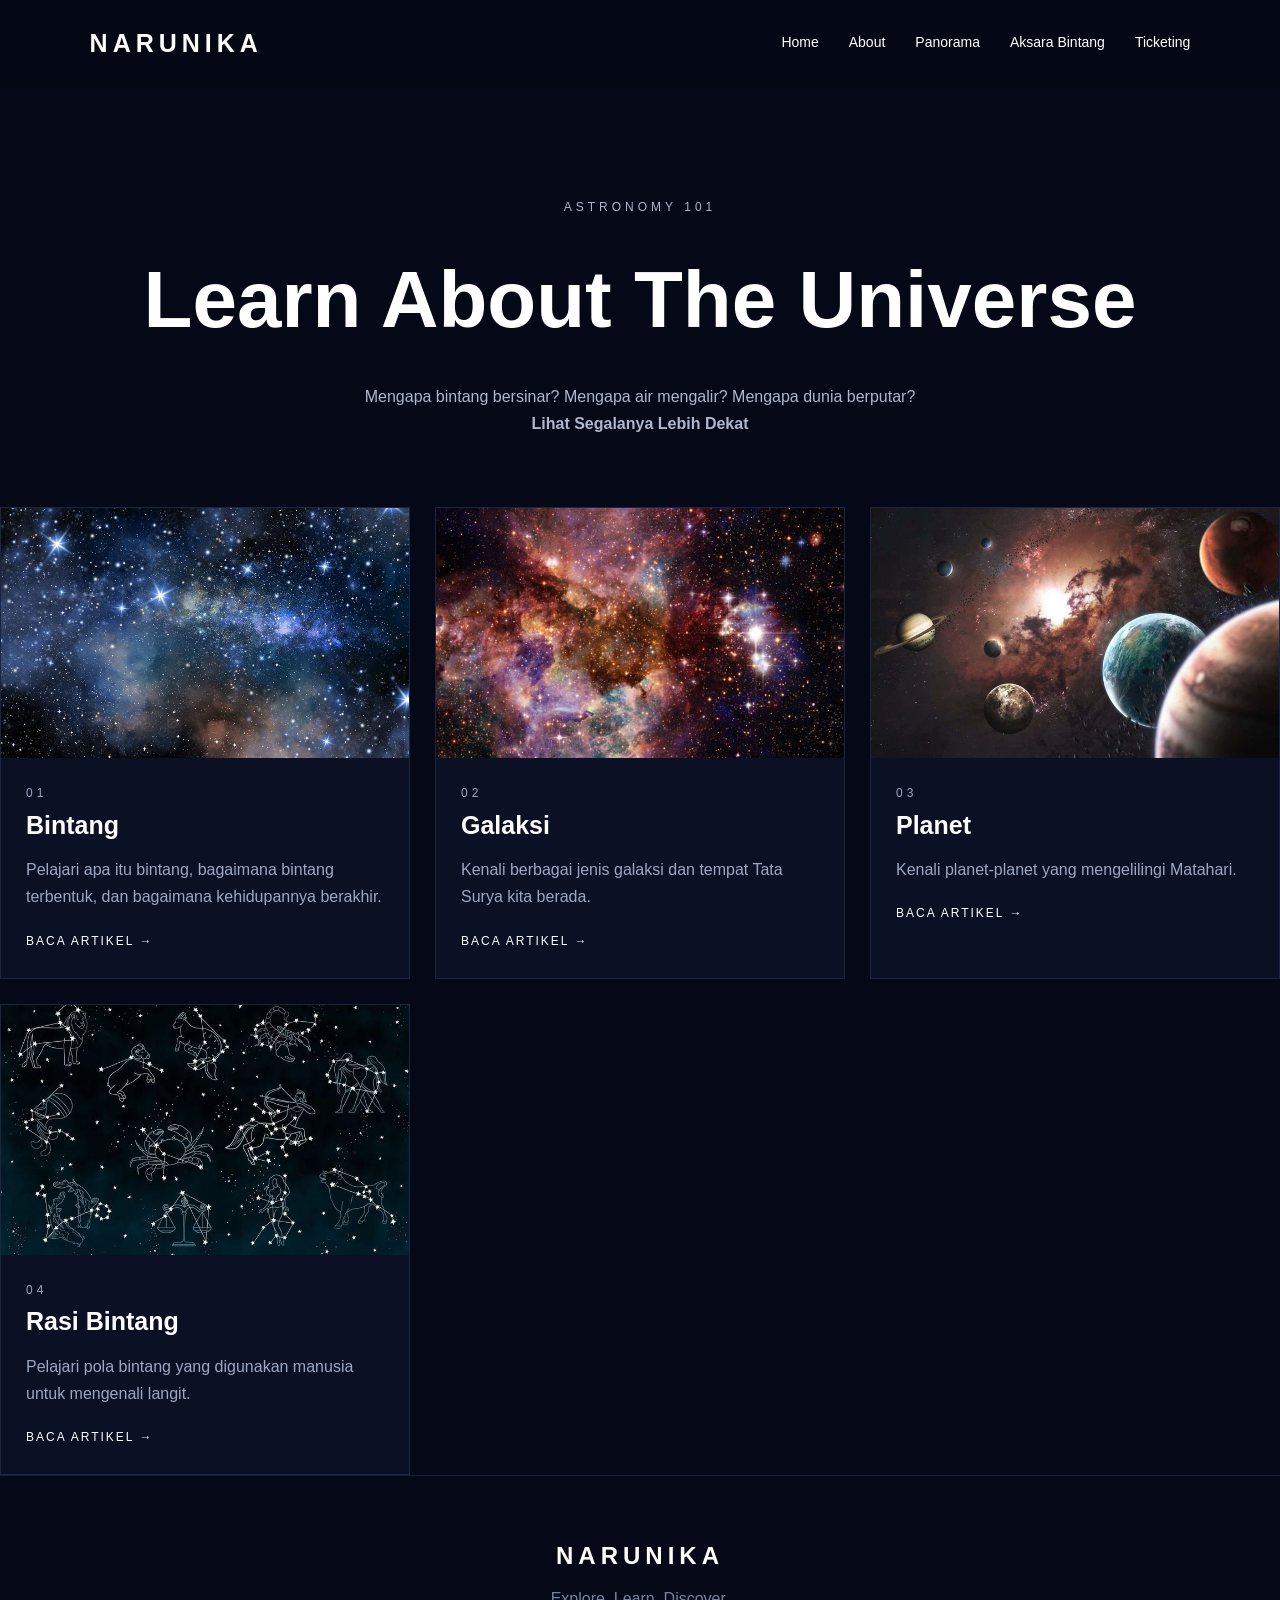
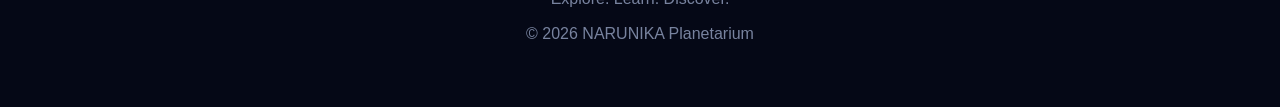
==== belajar.html @ da0d1deb "create NARUNIKA website" ====
<!DOCTYPE html>
<html lang="en">

<head>

    <meta charset="UTF-8">

    <meta name="viewport"
          content="width=device-width, initial-scale=1.0">

    <title>NARUNIKA | Aksara Bintang</title>

    <link rel="stylesheet"
          href="css/style.css">

</head>


<body>

<nav>

    <div class="logo">
        NARUNIKA
    </div>

    <div class="nav-links">

        <a href="home.html">Home</a>
        <a href="about.html">About</a>
        <a href="galeri.html">Panorama</a>
        <a href="belajar.html">Aksara Bintang</a>
        <a href="ticketing.html">Ticketing</a>

    </div>

</nav>


<section class="page-header">

    <p class="small-title">
        ASTRONOMY 101
    </p>

    <h1>
        Learn About The Universe
    </h1>

    <p>
        Mengapa bintang bersinar?
        Mengapa air mengalir?
        Mengapa dunia berputar? <br>
        <b>Lihat Segalanya Lebih Dekat</b>
    </p>

</section>


<section class="cards learning-cards">


    <!-- BINTANG -->

    <a href="bintang.html"
       class="card">

        <img src="images/bintang.jpg"
             alt="Bintang">

        <div class="card-content">

            <p class="small-title">
                01
            </p>

            <h3>
                Bintang
            </h3>

            <p>
                Pelajari apa itu bintang,
                bagaimana bintang terbentuk,
                dan bagaimana kehidupannya berakhir.
            </p>

            <span class="read-more">
                BACA ARTIKEL →
            </span>

        </div>

    </a>


    <!-- GALAKSI -->

    <a href="galaksi.html"
       class="card">

        <img src="images/galaksi.jpg"
             alt="Galaksi">

        <div class="card-content">

            <p class="small-title">
                02
            </p>

            <h3>
                Galaksi
            </h3>

            <p>
                Kenali berbagai jenis galaksi
                dan tempat Tata Surya kita berada.
            </p>

            <span class="read-more">
                BACA ARTIKEL →
            </span>

        </div>

    </a>


    <!-- PLANET -->

    <a href="planet.html"
       class="card">

        <img src="images/planet.jpg"
             alt="Planet">

        <div class="card-content">

            <p class="small-title">
                03
            </p>

            <h3>
                Planet
            </h3>

            <p>
                Kenali planet-planet yang
                mengelilingi Matahari.
            </p>

            <span class="read-more">
                BACA ARTIKEL →
            </span>

        </div>

    </a>


    <!-- RASI -->

    <a href="rasi.html"
       class="card">

        <img src="images/rasi.jpg"
             alt="Rasi Bintang">

        <div class="card-content">

            <p class="small-title">
                04
            </p>

            <h3>
                Rasi Bintang
            </h3>

            <p>
                Pelajari pola bintang yang
                digunakan manusia untuk mengenali langit.
            </p>

            <span class="read-more">
                BACA ARTIKEL →
            </span>

        </div>

    </a>


</section>


<footer>

    <h2>
        NARUNIKA
    </h2>

    <p>
        Explore. Learn. Discover.
    </p>

    <p>
        © 2026 NARUNIKA Planetarium
    </p>

</footer>

</body>

</html>
---- css/style.css ----
* {
    margin: 0;
    padding: 0;
    box-sizing: border-box;
}


body {
    font-family: Arial, sans-serif;
    background: #050816;
    color: white;
    line-height: 1.7;
}


/* =========================
   NAVBAR
========================= */

nav {
    width: 100%;
    padding: 22px 7%;
    display: flex;
    justify-content: space-between;
    align-items: center;
    background: rgba(5, 8, 22, 0.9);
}


.logo {
    font-size: 25px;
    font-weight: bold;
    letter-spacing: 5px;
}


.nav-links {
    display: flex;
    gap: 30px;
}


.nav-links a {
    color: white;
    text-decoration: none;
    font-size: 14px;
    transition: 0.3s;
}


.nav-links a:hover {
    opacity: 0.6;
}


/* =========================
   OPENING
========================= */

.opening {
    min-height: 100vh;

    display: flex;

    justify-content: center;

    align-items: center;

    text-align: center;

    background:
        radial-gradient(
            circle at center,
            #172554 0%,
            #050816 60%
        );

    overflow: hidden;
}


.opening-content {
    animation: fadeIn 2s ease;
}


.opening h1 {
    font-size: clamp(70px, 12vw, 160px);

    letter-spacing: 20px;

    margin: 10px 0;
}


.opening p {
    color: #b8c1d9;
}


.small-title {
    font-size: 12px;

    letter-spacing: 4px;

    text-transform: uppercase;

    color: #9aa8c7;
}


/* =========================
   ENTER BUTTON
========================= */

.enter-btn {
    margin-top: 40px;

    padding: 15px 40px;

    background: transparent;

    color: white;

    border: 1px solid white;

    cursor: pointer;

    letter-spacing: 3px;

    transition: 0.3s;
}


.enter-btn:hover {
    transform: scale(1.08);

    box-shadow:
        0 0 25px
        rgba(255,255,255,0.5);
}


/* =========================
   HERO
========================= */

.hero {
    min-height: 90vh;

    display: flex;

    align-items: center;

    padding: 80px 8%;

    background:
        linear-gradient(
            90deg,
            rgba(5,8,22,0.95),
            rgba(5,8,22,0.25)
        ),
        url("../images/hero.jpg");

    background-size: cover;

    background-position: center;
}

.page-header.about-hero {
    position: relative;
    background-image: url("../images/hero.jpg");
    background-size: cover;
    background-position: center;
}

.page-header.about-hero::before {
    content: "";
    position: absolute;
    inset: 0;
    background: rgba(5, 8, 22, 0.55);
}

.page-header.about-hero > * {
    position: relative;
    z-index: 1;
}

.page-header.ticketing-hero {
    position: relative;
    background-image: url("../images/nebula.jpg");
    background-size: cover;
    background-position: center;
}

.page-header.ticketing-hero::before {
    content: "";
    position: absolute;
    inset: 0;
    background: rgba(5, 8, 22, 0.55);
}

.page-header.ticketing-hero > * {
    position: relative;
    z-index: 1;
}

.hero-content {
    max-width: 650px;
}


.hero h1 {
    font-size: clamp(50px, 8vw, 100px);

    line-height: 1.05;

    margin: 20px 0;
}


.hero p {
    max-width: 550px;

    color: #c5cbe0;
}


/* =========================
   BUTTON
========================= */

.hero-buttons {
    display: flex;

    gap: 15px;

    margin-top: 30px;

    flex-wrap: wrap;
}


.button {
    display: inline-block;

    padding: 13px 25px;

    background: white;

    color: #050816;

    text-decoration: none;

    border: 1px solid white;

    transition: 0.3s;

    cursor: pointer;
}


.button:hover {
    transform: translateY(-3px);
}


.button.outline {
    background: transparent;

    color: white;
}


/* =========================
   SECTION
========================= */

.section {
    padding: 100px 8%;
}


.section h2 {
    font-size: 45px;

    margin: 10px 0;
}


.section-intro {
    color: #9da7c2;

    max-width: 600px;

    margin-bottom: 50px;
}


/* =========================
   CARDS
========================= */

.cards {
    display: grid;

    grid-template-columns:
        repeat(3, 1fr);

    gap: 25px;
}


.card {
    display: block;

    color: white;

    text-decoration: none;

    background: #0b1024;

    border: 1px solid #1b2542;

    overflow: hidden;

    transition: 0.4s;
}


.card:hover {
    transform: translateY(-8px);

    border-color: #6376a8;
}


.card img {
    width: 100%;

    height: 250px;

    object-fit: cover;

    display: block;
}


.card-content {
    padding: 25px;
}


.card-content h3 {
    font-size: 25px;

    margin-bottom: 10px;
}


.card-content p {
    color: #9da7c2;
}


.read-more {
    display: inline-block;

    margin-top: 20px;

    color: white;

    font-size: 12px;

    letter-spacing: 2px;
}


/* =========================
   CTA
========================= */

.cta {
    padding: 120px 8%;

    background:
        linear-gradient(
            rgba(10,15,40,0.8),
            rgba(10,15,40,0.8)
        ),
        url("../images/nebula.jpg");

    background-size: cover;

    background-position: center;
}


.cta h2 {
    font-size: 50px;

    max-width: 700px;

    margin: 15px 0;
}


.cta p {
    color: #c1c8dc;

    max-width: 550px;

    margin-bottom: 30px;
}


/* =========================
   PAGE HEADER
========================= */

.page-header {
    text-align: center;

    padding: 110px 8% 70px;
}


.page-header h1 {
    font-size: clamp(45px, 7vw, 80px);

    margin: 15px 0;
}


.page-header p {
    color: #aeb7ce;

    max-width: 650px;

    margin: auto;
}


/* =========================
   GALLERY
========================= */

.gallery {
    padding: 40px 8% 100px;

    display: grid;

    grid-template-columns:
        repeat(3, 1fr);

    gap: 20px;
}


.gallery-item {
    overflow: hidden;

    background: #0b1024;
}


.gallery-item img {
    width: 100%;

    height: 300px;

    object-fit: cover;

    display: block;

    transition: 0.5s;
}


.gallery-item:hover img {
    transform: scale(1.05);
}


.gallery-item h3 {
    padding: 15px 20px;
}


/* =========================
   ARTICLE
========================= */

.article {
    max-width: 900px;

    margin: auto;

    padding: 100px 30px;
}


.article h1 {
    font-size: 70px;

    margin: 10px 0 40px;
}


.article h2 {
    font-size: 30px;

    margin-top: 50px;

    margin-bottom: 15px;
}


.article p {
    color: #b8c1d9;
}


.article-image {
    width: 100%;

    max-height: 550px;

    object-fit: cover;
}


/* =========================
   FACT BOX
========================= */

.fact-box {
    margin-top: 50px;

    padding: 30px;

    border-left: 3px solid white;

    background: #0b1024;
}


.fact-box h3 {
    margin-bottom: 10px;
}


/* =========================
   BACK BUTTON
========================= */

.back-button {
    display: inline-block;

    margin-top: 50px;

    color: white;

    text-decoration: none;

    border-bottom: 1px solid white;

    padding-bottom: 5px;
}


/* =========================
   TICKETING
========================= */

.ticket-section {
    max-width: 1100px;

    margin: auto;

    padding: 50px 30px 100px;

    display: grid;

    grid-template-columns:
        1fr 1fr;

    gap: 70px;
}


.ticket-info h2,
.ticket-form h2 {
    font-size: 40px;

    margin-bottom: 20px;
}


.ticket-info h3 {
    margin-top: 40px;

    margin-bottom: 15px;
}


.ticket-info p {
    color: #aeb7ce;
}


.ticket-form {
    padding: 35px;

    background: #0b1024;

    border: 1px solid #1b2542;
}


.ticket-form label {
    display: block;

    margin-top: 20px;

    margin-bottom: 7px;
}


.ticket-form input,
.ticket-form select {
    width: 100%;

    padding: 13px;

    background: #050816;

    border: 1px solid #303b5c;

    color: white;
}


.ticket-form button {
    margin-top: 30px;
}


/* =========================
   FOOTER
========================= */

footer {
    padding: 60px 8%;

    text-align: center;

    border-top: 1px solid #18213b;
}


footer h2 {
    letter-spacing: 5px;
}


footer p {
    color: #78839f;

    margin-top: 8px;
}


/* =========================
   ANIMATION
========================= */

@keyframes fadeIn {

    from {
        opacity: 0;

        transform: translateY(20px);
    }

    to {
        opacity: 1;

        transform: translateY(0);
    }

}


/* =========================
   MOBILE
========================= */

@media (max-width: 800px) {

    nav {
        flex-direction: column;

        gap: 15px;
    }


    .nav-links {
        gap: 15px;
    }


    .cards {
        grid-template-columns: 1fr;
    }


    .gallery {
        grid-template-columns: 1fr;
    }


    .ticket-section {
        grid-template-columns: 1fr;
    }


    .hero h1 {
        font-size: 55px;
    }


    .article h1 {
        font-size: 50px;
    }

}
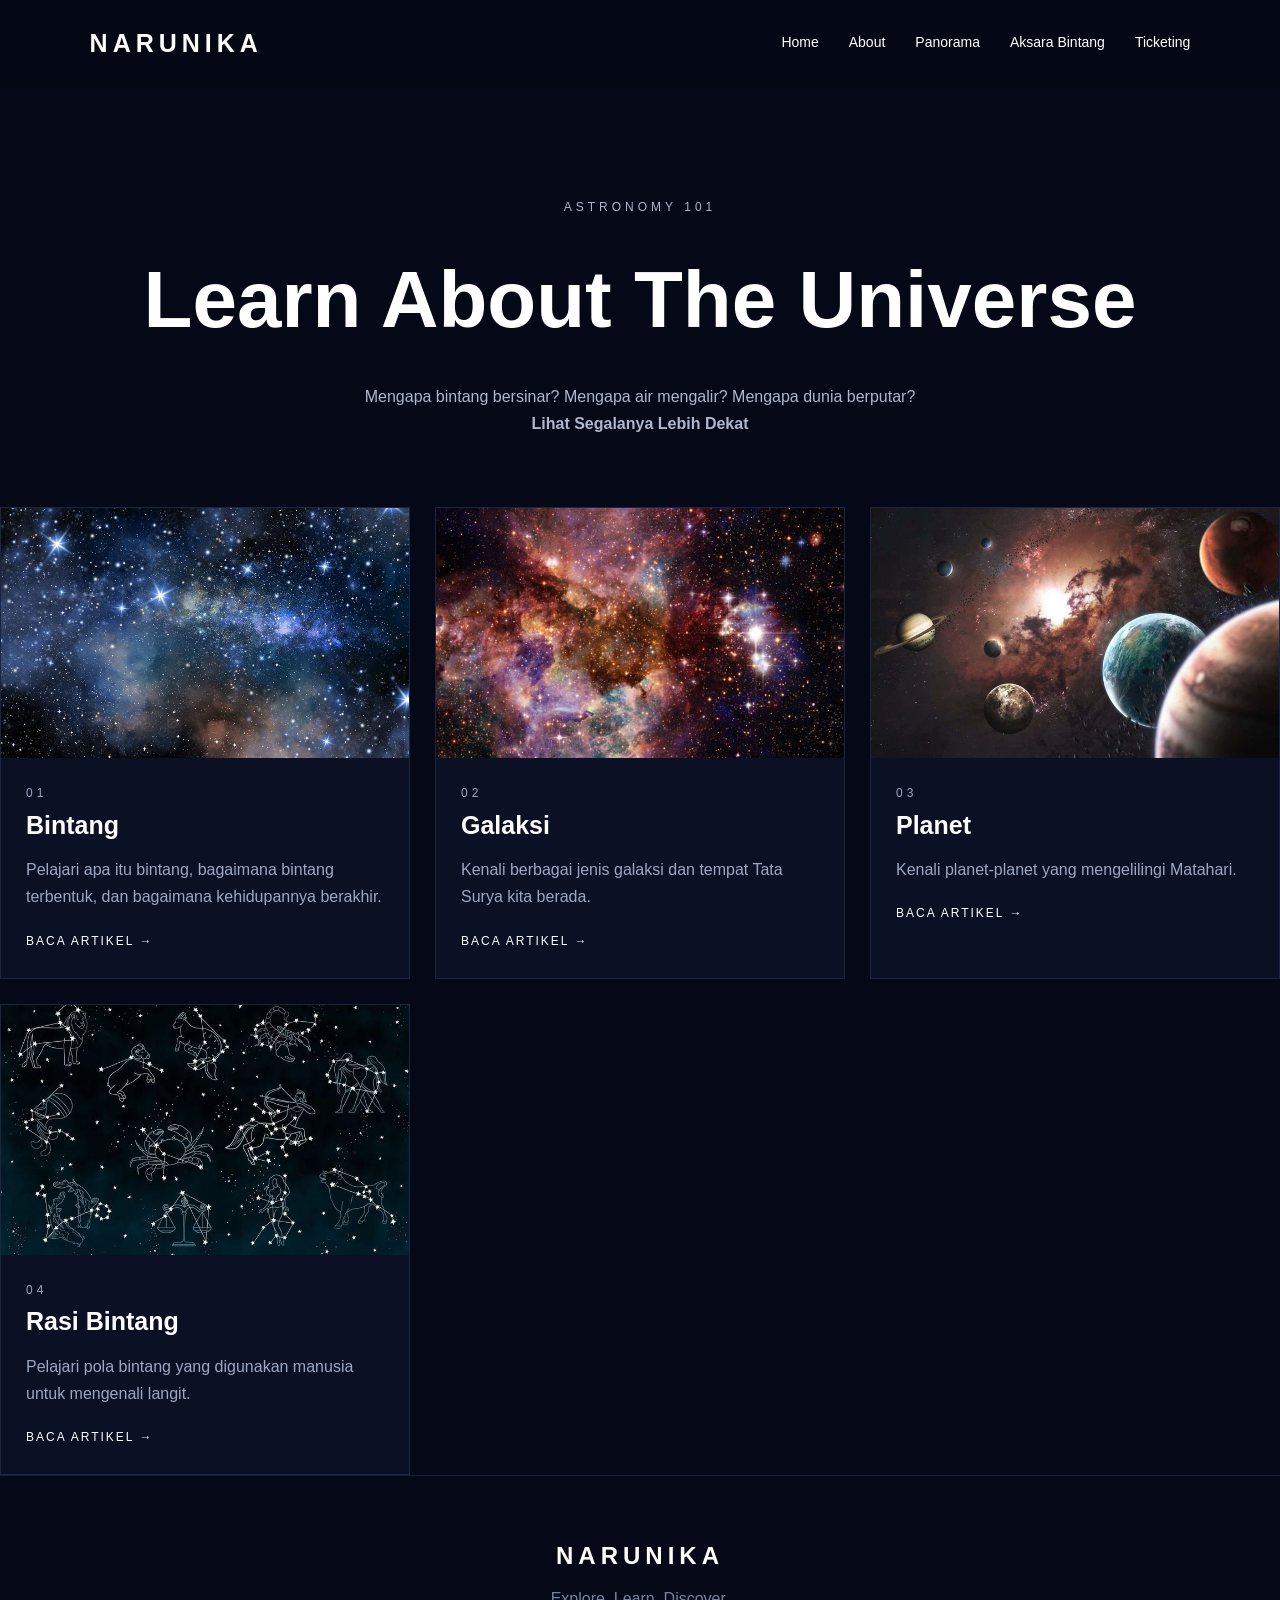
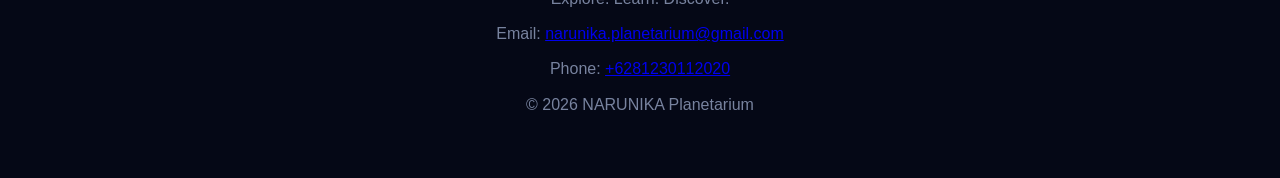
==== commit 614ab64a: "Add contact information" ====
--- a/belajar.html
+++ b/belajar.html
@@ -193,19 +193,11 @@
 
 
 <footer>
-
-    <h2>
-        NARUNIKA
-    </h2>
-
-    <p>
-        Explore. Learn. Discover.
-    </p>
-
-    <p>
-        © 2026 NARUNIKA Planetarium
-    </p>
-
+    <h2>NARUNIKA</h2>
+    <p>Explore. Learn. Discover.</p>
+    <p>Email: <a href="mailto:narunika.planetarium@gmail.com">narunika.planetarium@gmail.com</a></p>
+    <p>Phone: <a href="tel:+6281230112020">+6281230112020</a></p>
+    <p>© 2026 NARUNIKA Planetarium</p>
 </footer>
 
 </body>
